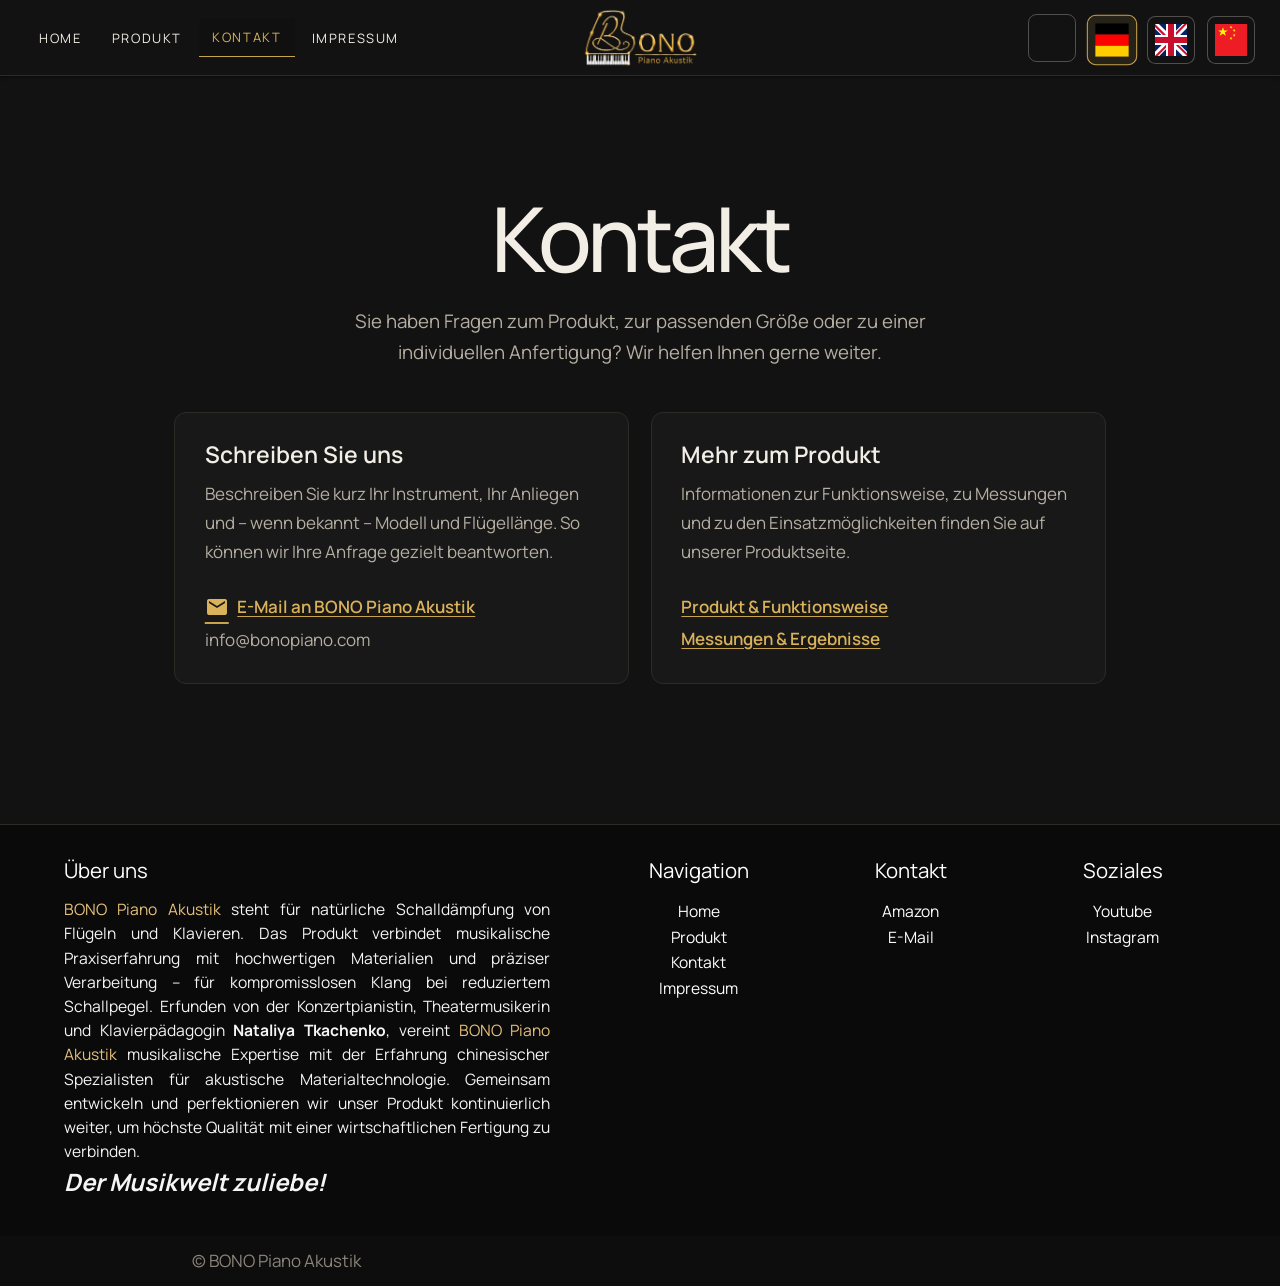
==== contact.html @ d1fd119f "Anleitungsseite mit Kontaktseite ersetzt" ====
<!DOCTYPE html>
<html lang="de">

<head>
  <meta charset="UTF-8" />
  <meta http-equiv="X-UA-Compatible" content="IE=edge" />
  <meta name="viewport" content="width=device-width, initial-scale=1.0" />
  <title>Kontakt – BONO Piano Akustik</title>
  <template
    data-component="meta"
    data-title="Kontakt – BONO Piano Akustik"
    data-description="Kontaktieren Sie BONO Piano Akustik bei Fragen zur Schalldämpfung, passenden Flügelgrößen oder individuellen Anfertigungen."
  ></template>
  <link rel="icon" href="favicon.ico">
  <link href="https://fonts.googleapis.com/icon?family=Material+Icons" rel="stylesheet">
  <link rel="preconnect" href="https://fonts.googleapis.com">
  <link rel="preconnect" href="https://fonts.gstatic.com" crossorigin>
  <link href="https://fonts.googleapis.com/css2?family=Manrope:wght@400;500;600;700;800&display=swap" rel="stylesheet">
  <!-- Compiled and minified CSS -->
  <link rel="stylesheet" href="https://cdnjs.cloudflare.com/ajax/libs/materialize/1.0.0/css/materialize.min.css" />
  <link rel="stylesheet" href="css/style.css" />
  <script src="js/theme.js"></script>
  <!-- Compiled and minified JavaScript -->
  <script src="https://cdnjs.cloudflare.com/ajax/libs/materialize/1.0.0/js/materialize.min.js"></script>
</head>

<body class="contact-page">

  <div data-component="header"></div>
  <main class="contact-layout">
    <h1 class="header" data-i18n="contact.title">Kontakt</h1>
    <p class="contact-intro" data-i18n="contact.intro">
      Sie haben Fragen zum Produkt, zur passenden Größe oder zu einer individuellen Anfertigung? Wir helfen Ihnen gerne weiter.
    </p>
    <div class="contact-grid">
      <section class="contact-card">
        <h2 data-i18n="contact.emailTitle">Schreiben Sie uns</h2>
        <p data-i18n="contact.emailText">
          Beschreiben Sie kurz Ihr Instrument, Ihr Anliegen und – wenn bekannt – Modell und Flügellänge. So können wir Ihre Anfrage gezielt beantworten.
        </p>
        <a class="contact-email" href="mailto:info@bonopiano.com?subject=Anfrage%20zu%20BONO%20Piano%20Akustik">
          <i class="material-icons" aria-hidden="true">mail</i>
          <span data-i18n="contact.emailLink">E-Mail an BONO Piano Akustik</span>
        </a>
        <a class="contact-email-address" href="mailto:info@bonopiano.com">info@bonopiano.com</a>
      </section>
      <section class="contact-card">
        <h2 data-i18n="contact.productTitle">Mehr zum Produkt</h2>
        <p data-i18n="contact.productText">
          Informationen zur Funktionsweise, zu Messungen und zu den Einsatzmöglichkeiten finden Sie auf unserer Produktseite.
        </p>
        <a class="contact-related-link" href="product.html" data-i18n="contact.productLink">
          Produkt &amp; Funktionsweise
        </a>
        <a class="contact-related-link" href="product.html#feature-3" data-i18n="contact.measurementsLink">
          Messungen &amp; Ergebnisse
        </a>
      </section>
    </div>
  </main>

  <div data-component="footer"></div>
  <script src="js/components.js"></script>
  <script src="js/i18n.js"></script>
  <script src="js/init.js"></script>
</body>

</html>
---- css/style.css ----
/* Custom Stylesheet */
/**
 * Use this file to override Materialize files so you can update
 * the core Materialize files in the future
 *
 * Made By MaterializeCSS.com
 */

:root {
  --bg-color: #000; /* Anthrazit #2b2b2b;*/
  --text-color: #ffffff; /* Weiß für normalen Text */
  --heading-color: #E6C07A; /* Hellgold für Überschriften */
  --link-color: #ffffff;
  --card-bg: #353535; /* Etwas helleres Dunkelgrau für Cards */
  --nav-height: 140px; /* Höhe des Navs für scroll offset */
  --title-max-font-size: 56px; /* Max font-size for main title on large viewports */
  --accent: #9b761e; /* Gold für Akzente (helles Design) */
  --accent-line: #b99542;
  --nav-bg: rgba(244, 241, 235, 0.96);
  --control-line: rgba(23, 23, 23, 0.25);
}
/* Increase base font size site-wide (rem-based sizing scales with this) */
@media only screen and (min-width: 0) { html { font-size: 17px; } }
@media only screen and (min-width: 992px) { html { font-size: 17.5px; } }
@media only screen and (min-width: 1200px) { html { font-size: 18px; } }

/* Smooth scroll and anchor offset for fixed headers */
html { scroll-behavior: smooth; }
.anchor { scroll-margin-top: var(--nav-height); }
body {
  font-family: "Manrope", Calibri, "Segoe UI", Arial, sans-serif;
  background-color: var(--bg-color) !important;
  color: var(--text-color) !important;
}
/* Force Manrope site-wide except for Material Icons which require their own font */
html, body, *:not(.material-icons) {
  font-family: "Manrope", Calibri, "Segoe UI", Arial, sans-serif !important;
}
/* Keep Materialize default fonts for menu/language controls and icon glyphs */
.material-icons,
nav .sidenav-trigger,
nav .language-toggle {
  font-family: "Material Icons" !important;
}
nav .lang-button {
  font-family: -apple-system, BlinkMacSystemFont, "Segoe UI", Roboto, Oxygen-Sans, Ubuntu, Cantarell, "Helvetica Neue", sans-serif !important;
}
h1 {
  color: var(--heading-color);
}
/* Reduce vertical spacing between title and subtitle */
h1.header {
  margin-top: 0.25rem;
  margin-bottom: 0.15rem;
  line-height: 1;
}
h2.header {
  margin-top: 0;
  margin-bottom: 0.6rem;
  line-height: 1.0;
  font-weight: 400;
}
a { color: var(--link-color); }
a:hover { opacity: 0.9; }
/* Card background slightly lighter than page background */
.card,
.card-panel,
.card .card-content {
  background-color: var(--card-bg) !important;
  color: var(--text-color) !important;
}
.lang-button {
  border: 1px solid rgba(241, 211, 111, 0.5);
  background-color: rgba(255, 255, 255, 0.08);
  cursor: pointer;
  margin-left: 0.3rem;
  width: 2.8rem;
  height: 2.8rem;
  padding: 0;
  display: inline-flex;
  align-items: center;
  justify-content: center;
  border-radius: 0.5rem;
  color: transparent;
  text-indent: -9999px;
  overflow: hidden;
  background-position: center;
  background-repeat: no-repeat;
  background-size: 70%;
  transition: background-color 0.2s ease, transform 0.2s ease, border-color 0.2s ease;
}
.lang-button[data-lang="de"] {
  background-image: url("../assets/flags/de.svg");
}
.lang-button[data-lang="en"] {
  background-image: url("../assets/flags/gb.svg");
}
.lang-button[data-lang="zh"] {
  background-image: url("../assets/flags/cn.svg");
}
.lang-button:hover,
.lang-button.active {
  background-color: rgba(241, 211, 111, 0.18);
  transform: scale(1.05);
  border-color: #f1d36f;
}
.language-selector {
  display: flex;
  align-items: center;
}
nav {
  background-color: #090909 !important;
  min-height: 250px;
}
nav .nav-wrapper {
  position: relative;
  display: flex;
  align-items: center;
  justify-content: space-between;
  min-height: 140px; /* tightened vertical space */
  padding: 0.35rem 0.75rem !important;
  margin: 0 !important;
  gap: 0.25rem;
}
nav .nav-wrapper.container {
  padding: 0 !important;
  width: 100% !important;
  max-width: none !important;
  margin: 0 auto !important;
}
nav .nav-left,
nav .nav-right {
  display: flex;
  align-items: center;
  z-index: 10;
  position: relative;
}
nav .nav-left {
  flex: 0 0 auto;
  padding-left: 1rem;
}
nav .nav-right {
  margin-left: auto;
  padding-right: 1rem;
}
/* Banner direkt in der Navigation */
nav .brand-logo.logo2 {
  position: absolute;
  left: 50%;
  top: 50%;
  transform: translate(-50%, -50%);
  display: block;
  align-items: center;
  justify-content: center;
  z-index: 0;
  pointer-events: none;
  background-position: center;
  background-size: contain;
  background-repeat: no-repeat;
  background-image: url(../assets/logo_highres_transparent.png);
  width: 75%;
  max-width: 1200px;
  height: 230px; /* explicit height so background-image is visible */
  max-height: 230px;
}
/* Entferne das separate Banner-Element */
.nav-banner { display: none; }
nav .sidenav-trigger {
  color: #f1d36f;
  margin: 0 !important;
  padding-left: 0.5rem;
  padding-right: 0.5rem;
}
nav ul#nav-mobile {
  margin: 0;
  display: flex;
  align-items: center;
}
nav .language-selector {
  display: flex;
  align-items: center;
  justify-content: flex-end;
  gap: 0.4rem;
  margin-right: 0;
}
nav .language-selector .lang-button {
  box-sizing: border-box;
  line-height: 1;
  min-width: 2.8rem;
  min-height: 2.8rem;
  margin-right: 0;
}
.sidenav {
  background-color: #000 !important;
}
/* Keep sidenav hidden off-canvas by default so its right edge isn't visible */
.sidenav {
  transform: translateX(-120%);
  transition: transform 0.25s ease;
}
/* Force compact sidenav: show buttons inline (disable stacked vertical mode) */
.sidenav {
  width: auto !important;
  max-width: calc(100% - 2rem) !important;
  padding: 0.25rem 0.5rem !important;
}
.sidenav li {
  display: inline-block !important;
  margin: 0 0.25rem !important;
}
.sidenav li a {
  display: inline-block !important;
  padding: 0.5rem 0.75rem !important;
  color: #f1d36f !important;
}
.sidenav li a,
.sidenav li a:hover {
  color: #f1d36f !important;
}
.sidenav-overlay {
  background-color: rgba(0,0,0,0.65) !important;
}
/* Burger Menu für Sprachauswahl (Mobile) */
nav .language-burger {
  position: relative;
  margin-right: 0;
}
nav .language-toggle {
  display: flex;
  align-items: center;
  justify-content: center;
  color: #f1d36f;
  cursor: pointer;
  padding: 0.5rem;
  background-color: transparent;
  border: none;
  font-size: 1.5rem;
  transition: color 0.2s ease;
}
nav .language-toggle:hover {
  color: #f1d36f;
  opacity: 0.8;
}
nav .language-dropdown {
  display: none;
  position: absolute;
  top: 100%;
  right: 0;
  background-color: #000;
  border: 1px solid #f1d36f;
  border-top: none;
  flex-direction: column;
  margin: 0;
  padding: 0.5rem 0;
  z-index: 3000;
  min-width: 80px;
  pointer-events: auto;
}
nav .language-dropdown.active {
  display: flex;
}
nav .language-dropdown button.lang-button {
  width: 100%;
  padding: 0.5rem;
  border: none;
  background-color: transparent;
  color: #f1d36f;
  cursor: pointer;
  transition: background-color 0.2s ease;
  font-size: 0.9rem;
}
nav .language-dropdown button.lang-button:hover {
  background-color: rgba(241, 211, 111, 0.1);
}
/* Force dark background for Materialize dropdowns and sidenav (fix accidental white) */
.dropdown-content,
.dropdown-content li,
.dropdown-content a,
.sidenav,
.sidenav li {
  background-color: #000 !important;
  color: #f1d36f !important;
}
.dropdown-content a {
  color: #f1d36f !important;
}
/* Style Flag buttons inside Materialize dropdowns to match .lang-button appearance */
.dropdown-content a.lang-button {
  display: flex;
  align-items: center;
  justify-content: center;
  width: 2.8rem;
  height: 2.8rem;
  padding: 0;
  margin: 0.25rem;
  box-sizing: border-box;
  border: none;
  background-color: transparent;
  text-indent: -9999px;
  overflow: hidden;
  background-position: center;
  background-repeat: no-repeat;
  background-size: 70%;
  color: transparent;
}
.dropdown-content a.lang-button:hover {
  background-color: rgba(241, 211, 111, 0.1) !important;
}
/* Desktop: stack nav links and language buttons vertically */
@media only screen and (min-width: 993px) {
  nav ul#nav-mobile {
    display: flex !important;
    flex-direction: column !important;
    padding-left: 0 !important;
    align-items: flex-start !important;
  }
  nav ul#nav-mobile li {
    display: block !important;
    margin: 1px 0 !important; /* much tighter vertical gap */
  }
  nav ul#nav-mobile li a {
    display: block !important;
    padding: 2px 6px !important; /* tighter padding */
    line-height: 1.1 !important;
  }
  nav .language-selector {
    flex-direction: column !important;
    gap: 0.12rem !important;
    padding-top: 4px !important;
    align-items: flex-end !important;
  }
}
/* Very specific override to ensure vertical nav on desktop (highest specificity) */
@media only screen and (min-width: 993px) {
  nav .nav-wrapper.container > .nav-left > ul#nav-mobile,
  nav .nav-wrapper > .nav-left > ul#nav-mobile {
    display: flex !important;
    flex-direction: column !important;
    align-items: flex-start !important;
  }
  nav .nav-wrapper.container > .nav-left > ul#nav-mobile > li,
  nav .nav-wrapper > .nav-left > ul#nav-mobile > li {
    display: block !important;
    float: none !important;
    width: auto !important;
    margin: 6px 0 !important;
  }
}

/* Desktop: keep the two main index titles on a single row */
@media only screen and (min-width: 993px) {
  [data-i18n="index.header.title1"],
  [data-i18n="index.header.title2"] {
    display: inline-block;
    white-space: nowrap;
    vertical-align: baseline;
  }

  [data-i18n="index.header.title1"] {
    margin-right: 0.45rem;
  }
}

/* Keep dropdown compact and center flag buttons */
.dropdown-content#language-menu-mobile {
  padding: 0.4rem !important;
  min-width: auto !important;
}
.dropdown-content#language-menu-mobile li {
  display: flex !important;
  justify-content: center !important;
}
@media only screen and (max-width: 992px) {
  nav ul#nav-mobile {
    margin-left: 0;
  }
  nav .language-selector {
    margin-left: auto;
  }
}
@media only screen and (max-width: 992px) {
  :root {
    --nav-height: clamp(88px, 23vw, 170px);
  }

  nav {
    min-height: var(--nav-height);
  }

  nav .nav-wrapper {
    min-height: var(--nav-height);
  }

  /* Media query angepasst: compact sidenav for tablet and mobile widths
     This removes the large half-screen sidenav (Modus 2) and uses the
     compact inline-style sliding panel (Modus 3) instead. */
  nav .brand-logo.logo2 {
    /* Keep logo and navbar height in sync on narrow screens */
    width: 90%;
    max-width: none;
    height: calc(var(--nav-height) - 0.5rem);
    max-height: none;
    padding-top: 0;
    background-size: contain;
    background-position: center;
    background-repeat: no-repeat;
  }

  /* Make the opened navigation (sidenav) compact: only as big as the buttons need */
  .sidenav {
    position: absolute !important;
    left: 1rem !important;
    right: auto !important;
    width: auto !important;
    min-width: 0 !important;
    max-width: calc(100% - 2rem) !important;
    padding: 0.25rem 0.5rem !important;
    height: auto !important;
    /* Let Materialize control the transform when opening/closing the sidenav */
    transition: transform 0.25s ease;
    border-radius: 8px !important;
    box-shadow: 0 6px 18px rgba(0,0,0,0.5) !important;
    background-color: #000 !important;
    display: block !important;
    z-index: 3000 !important;
  }

  /* Stack sidenav buttons vertically when the burger menu opens */
  .sidenav li {
    display: block !important;
    margin: 6px 0 !important;
  }

  .sidenav li a {
    display: block !important;
    width: 100% !important;
    padding: 8px 12px !important;
    color: #f1d36f !important;
  }
  /* Remove page darkening overlay when sidenav opens */
  .sidenav-overlay {
    display: none !important;
  }
}
nav ul a,
nav .brand-logo,
nav a {
  color: #f1d36f !important;
}

#title-banner,
#index-banner .container,
#index-banner .section {
  text-align: center;
}

.card-image img.responsive-img,
#logo {
  display: block;
  width: 100%;
  max-width: 100%;
  height: auto;
}

.parallax-container .section {
    width: 100%;
  }
@media only screen and (max-width : 992px) {
  .parallax-container .section {
    position: absolute;
    top: 40%;
  }
  #index-banner .section {
    top: 10%;
  }
}
@media only screen and (max-width : 600px) {
  #index-banner .section {
    top: 0;
  }
}

.icon-block .material-icons {
  font-size: inherit;
}
footer.page-footer {
  margin: 0;
}

/* Keep footer.aboutText in justified mode across pages */
[data-i18n="footer.aboutText"] {
  display: block;
  text-align: justify !important;
  text-justify: inter-word !important;
  text-align-last: left !important;
}

/* Footer: center Navigation, Kontakt, Soziales columns including list items */
footer.page-footer h5[data-i18n="footer.nav"],
footer.page-footer h5[data-i18n="footer.contact"],
footer.page-footer h5[data-i18n="footer.social"] {
  text-align: center !important;
}

footer.page-footer h5[data-i18n="footer.nav"] ~ ul,
footer.page-footer h5[data-i18n="footer.contact"] ~ ul,
footer.page-footer h5[data-i18n="footer.social"] ~ ul {
  text-align: center !important;
}

footer.page-footer h5[data-i18n="footer.nav"] ~ ul li,
footer.page-footer h5[data-i18n="footer.contact"] ~ ul li,
footer.page-footer h5[data-i18n="footer.social"] ~ ul li {
  text-align: center !important;
}

footer.page-footer h5[data-i18n="footer.nav"] ~ ul li a,
footer.page-footer h5[data-i18n="footer.contact"] ~ ul li a,
footer.page-footer h5[data-i18n="footer.social"] ~ ul li a {
  display: inline-block;
  width: 100%;
  text-align: center !important;
}

/* Product page has a global justified list rule; reset footer columns to centered */
.product-page footer.page-footer h5[data-i18n="footer.nav"] ~ ul,
.product-page footer.page-footer h5[data-i18n="footer.contact"] ~ ul,
.product-page footer.page-footer h5[data-i18n="footer.social"] ~ ul,
.product-page footer.page-footer h5[data-i18n="footer.nav"] ~ ul li,
.product-page footer.page-footer h5[data-i18n="footer.contact"] ~ ul li,
.product-page footer.page-footer h5[data-i18n="footer.social"] ~ ul li,
.product-page footer.page-footer h5[data-i18n="footer.nav"] ~ ul li a,
.product-page footer.page-footer h5[data-i18n="footer.contact"] ~ ul li a,
.product-page footer.page-footer h5[data-i18n="footer.social"] ~ ul li a {
  text-align: center !important;
  text-align-last: center !important;
  text-justify: auto !important;
  hyphens: none !important;
}

.product-page footer.page-footer h5[data-i18n="footer.nav"],
.product-page footer.page-footer h5[data-i18n="footer.contact"],
.product-page footer.page-footer h5[data-i18n="footer.social"] {
  display: block;
  width: 100%;
  text-align: center !important;
  text-align-last: center !important;
}

.impressum-layout {
  padding-bottom: 2rem;
}

.impressum-note {
  max-width: 900px;
  margin: 0.5rem auto 1.4rem auto;
  color: #d7d7d7;
}

.impressum-grid {
  display: grid;
  grid-template-columns: repeat(2, minmax(260px, 1fr));
  gap: 1rem;
  margin-top: 0.5rem;
}

.impressum-card {
  background: rgba(255,255,255,0.03);
  border: 1px solid rgba(230,192,122,0.2);
  border-radius: 10px;
  padding: 1rem 1.1rem;
}

.impressum-card h3 {
  margin-top: 0;
  margin-bottom: 0.65rem;
  color: var(--heading-color) !important;
}

.impressum-card p {
  margin: 0.3rem 0;
  color: #fff;
}

.impressum-card a {
  color: var(--heading-color);
  text-decoration: underline;
  text-decoration-thickness: 1px;
}

.impressum-card-wide {
  grid-column: 1 / -1;
}

@media (max-width: 900px) {
  .impressum-grid {
    grid-template-columns: 1fr;
  }
}

/* Container, der die Cards hält */
.card-container {
  display: grid;
  /* Erstellt 2 Spalten auf Desktop, bricht automatisch um, wenn sie unter 340px schrumpfen */
  grid-template-columns: repeat(auto-fit, minmax(400px, 1fr));
  gap: 2rem;
  max-width: 1100px;
  margin: 0 auto;
  padding: 1rem;
  justify-content: center; /* Zentriert die Cards, falls sie untereinander stehen */
}

/* Homepage two-column layout: left = intro text, right = stacked cards */
.home-split {
  max-width: 1600px; /* increase max width so columns occupy more horizontal space */
  margin: 0 auto;
  padding: 0 0.35rem;
}

.home-split.container {
  width: 94%;
  max-width: 1800px;
}
.home-split .home-left {
  display: flex;
  align-items: center;
  justify-content: center;
  padding: 0.25rem; /* reduce inner padding to allow wider content */
}
.home-split .home-left .container {
  width: 100%;
  max-width: none;
  padding: 0;
}
.home-split .home-left .row.center {
  justify-content: flex-start; /* keep text left-aligned inside column */
}
.home-split .home-left .section {
  width: 95%;
}
.home-split .home-right {
  display: flex;
  align-items: flex-start;
  justify-content: center;
  padding: 0.25rem; /* reduce inner padding */
}
.home-split .home-right .card-container {
  display: flex;
  flex-direction: column;
  gap: 1rem;
  width: 100%;
}

@media only screen and (max-width: 600px) {
  /* Mobile: all elements full-width, stacked */
  .home-split .home-left,
  .home-split .home-right {
    padding: 0.5rem;
  }
  .home-split .home-right .card-container {
    gap: 1rem;
  }
}

/* Die einzelnen Cards */
.custom-card {
  background-color: #000;/*#2b2b2b; /* Dunkler Hintergrund wie im Screenshot */
  color: #ffffff;
  border-radius: 4px;
  overflow: hidden;
  box-shadow: 0 4px 10px rgba(0, 0, 0, 0.3);
  
  /* Flexbox hier sorgt dafür, dass Inhalt und Bild sich den Platz aufteilen */
  display: flex;
  flex-direction: column;
}

/* Textbereiche in den Cards */
.card-text {
  padding: 1.5rem;
  flex-grow: 1; /* Zwingt den Text, den Raum auszufüllen, damit Buttons/Bilder bündig sind */
}

.card-text h3 {
  margin-top: 0;
  font-size: 1.3rem;
  font-weight: bold;
  color: #ffffff;
}

.card-text .flow-text {
  font-size: 1.3rem; /* Erhöht die Grundschriftgröße (vorher meist ~1rem) */
  line-height: 1.2;   /* Sorgt für einen angenehmen Zeilenabstand */
}

/* Blocksatz für Fließtexte und Card-Text: gleichmäßige Zeilenlängen */
.flow-text,
.card-text p,
.card-text .flow-text {
  text-align: justify;
  text-justify: inter-word;
  -webkit-hyphens: auto;
  -moz-hyphens: auto;
  hyphens: auto;
  /* Do not stretch the last line; keep it left-aligned for better readability */
  text-align-last: left;
}

/* Product page: force block (justified) layout for all common text elements */
.product-page,
.product-page p,
.product-page .flow-text,
.product-page li,
.product-page .card-text,
.product-page .product-feature-list,
.product-page .collection-item,
.product-page .results-cards-caption,
.product-page .result-val {
  text-align: justify !important;
  text-justify: inter-word !important;
  -webkit-hyphens: auto !important;
  -moz-hyphens: auto !important;
  hyphens: auto !important;
  text-align-last: left !important;
}

/* Keep headings visually distinct: left-align last line of headings but allow centered titles */
.product-page h1,
.product-page h2,
.product-page h4 {
  text-align: left !important;
}
.product-page h3 {
  text-align: justify !important;
  text-justify: inter-word !important;
  -webkit-hyphens: auto !important;
  -moz-hyphens: auto !important;
  hyphens: auto !important;
  text-align-last: left !important;
}

.product-page .product-feature-list {
  margin-top: 0.4rem;
  margin-bottom: 0.8rem;
}

.product-page .product-feature-list li {
  margin: 0;
  padding: 0;
}

.product-page .product-feature-list h4 {
  margin: 0.15rem 0 0.25rem;
}

.product-page .collection {
  margin-top: 0.4rem;
  margin-bottom: 0.8rem;
}

.product-page .collection-item li{
  padding-top: 0.2rem;
  padding-bottom: 0.2rem;
}

.product-page .collection-item h4 {
  margin: 0;
}

section.anchor p[data-i18n$=".text"] {
  text-align: justify;
  text-justify: inter-word;
  -webkit-hyphens: auto;
  -moz-hyphens: auto;
  hyphens: auto;
  text-align-last: left;
}

section.anchor p[data-i18n$=".text"] {
  font-size: 1.2rem;
  line-height: 1.6;
  text-align: justify;
  text-justify: inter-word;
  -webkit-hyphens: auto;
  -moz-hyphens: auto;
  hyphens: auto;
  text-align-last: left;
}

.card-text p {
  margin: 0; /* remove top and bottom margins inside cards to avoid extra gaps */
  font-size: 1rem;
  line-height: 1.5;
  color: #cccccc;
}

/* Link-Container für die Bilder */
.card-link {
  display: block;
  width: 100%;
  overflow: hidden;
}

/* Die Bilder selbst */
.card-media {
  display: block;
  width: 100%;          /* Das Bild nutzt die volle Breite der Card */
  height: auto;         /* ERSETZT 'relative': Berechnet die Höhe automatisch anhand des Seitenverhältnisses, verhindert Verzerrung! */
  max-height: 420px;    /* Optional: Verhindert, dass ein Bild auf riesigen Bildschirmen unendlich hoch wird */
  object-fit: contain;  /* Garantiert, dass das Bild innerhalb seiner Box niemals verzerrt oder beschnitten wird */
  transition: transform 0.3s ease;
}

/* Kleiner visueller Effekt beim Drüberfahren */
.card-link:hover .card-media {
  transform: scale(1.02);
}

/* Responsive Anpassung für kleinere Bildschirme (Mobile) */
@media (max-width: 768px) {
  .card-container {
    /* Begrenzt die Breite untereinander, damit die Cards auf Handys nicht zu riesig werden */
    max-width: 500px; 
  }
  
  .card-media {
    height: 200px; /* Leicht kleinere Bildhöhe auf Smartphones */
  }
}

/* Override Materialize footer color to a dark gray */
footer.page-footer {
  background-color: #333333 !important;
}

/* Embedded YouTube player inside cards */
.youtube-embed-wrap {
  width: calc(100% - 3rem);
  margin: 0 auto;
  aspect-ratio: 16 / 9;
  border-radius: 6px;
  overflow: hidden;
  background: #000;
}

.youtube-embed {
  width: 100%;
  height: 100%;
  border: 0;
  display: block;
}

/* Collection list styling to match page colors */
.collection {
  background-color: var(--bg-color) !important; /* gleiche Hintergrundfarbe wie die Seite */
  border: 0 none !important;
  box-shadow: none !important;
  margin-top: 0.5rem;
}
.collection .collection-item {
  background-color: transparent !important;
  color: var(--text-color) !important; /* Standardtextfarbe (weiß) */
  border-bottom: 1px solid rgba(255,255,255,0.04) !important; /* dezente Trennung */
  padding-left: 0.5rem !important;
  font-size: 1.30rem !important; /* größere Schrift für bessere Lesbarkeit */
  line-height: 1.5 !important;
}
.collection .collection-item a {
  color: var(--heading-color) !important; /* Linkfarbe: Gold */
  text-decoration: none;
}
.collection .collection-item a:hover {
  text-decoration: underline;
}

.product-feature-list {
  margin: 1rem 0 1rem 1.5rem;
  padding-left: 0.5rem;
  font-size: 1.5rem;
}

.product-feature-list li {
  margin-bottom: 0.45rem;
  color: var(--text-color);
}

.product-feature-list a {
  color: var(--text-color);
}


/* Gallery thumbnails in cards */
.gallery-thumbs {
  display: flex;
  gap: 0.5rem;
  margin-top: 0.75rem;
  justify-content: center;
  flex-wrap: wrap;
}
.gallery-thumb {
  width: 128px;
  height: 128px;
  object-fit: cover;
  border-radius: 4px;
  cursor: pointer;
  border: 2px solid rgba(255,255,255,0.06);
}
.gallery-thumb:hover {
  border-color: var(--heading-color);
  transform: translateY(-2px);
}

/* Mobile-specific header sizing and centering
   - Larger title on small screens
   - Force a comfortable line-height when title is split into two lines
*/
@media only screen and (max-width: 600px) {
  h1.header {
    font-size: 3.5rem !important;
    line-height: 1.02 !important;
    text-align: center !important;
    display: block !important;
    max-width: 90vw !important;
    margin-left: auto !important;
    margin-right: auto !important;
    /* Prevent breaking words in the middle on narrow viewports */
    overflow-wrap: normal !important;
    word-break: normal !important;
    hyphens: none !important;
  }
  h1.header br { display: block; line-height: 1.02; }
  /* Ensure inline spans injected by i18n don't override h1 sizing */
  h1.header span,
  h1.header span * {
    font-size: inherit !important;
    line-height: inherit !important;
  }
  /* Reduce space after subtitle and tighten spacing for mobile */
  h2.header {
    font-size: 1.6rem !important;
    line-height: 0.95 !important;
    margin-top: 0.25rem !important;
    margin-bottom: 0.4rem !important;
    text-align: center !important;
    color: var(--heading-color) !important;
    max-width: 90vw !important;
  }
  h2.header span,
  h2.header span * {
    font-size: inherit !important;
    line-height: inherit !important;
  }
  /* Reduce card-text padding on mobile so content sits closer to headings */
  .card-text {
    padding-top: 0.75rem !important;
    padding-bottom: 0.75rem !important;
  }
}

/* Modal override to center image and darken background a bit more */
.modal {
  /* remove Materialize's default constrained white card appearance */
  max-width: none !important;
  width: 100% !important;
  max-height: 90vh;
  padding: 0 !important;
  background: transparent !important;
  box-shadow: none !important;
  border-radius: 0 !important;
}
.modal .modal-content {
  /* ensure inner content is fully transparent and doesn't add extra padding/width */
  background: transparent !important;
  padding: 0 !important;
  display: flex;
  align-items: center;
  justify-content: center;
  box-shadow: none !important;
}

/* Default styling for h3 as requested */
h3 {
  color: #ffffff !important;
  font-size: 1.9rem !important;
  font-weight: 400 !important;
}

/* Make h2 white by default */
h3 {
  color: #ffffff !important;
}

h4 {
  color: #ffffff !important;
  font-size: 1.5rem !important;
  font-weight: 400 !important;
}

/* Make h2 white by default */
h4 {
  color: #ffffff !important;
}

/* Make section text match index sizing */
.anchor.section,
.section {
  font-size: 1.3rem !important;
}
.anchor.section p,
.anchor.section li,
.anchor.section a,
.anchor.section .flow-text,
.section p,
.section li,
.section a,
.section .flow-text {
  font-size: 1.3rem !important;
  line-height: 1.5 !important;
}

/* Gallery modal navigation buttons (overlayed on image) */
/* Ensure modal wrapper allows the image to grow and not be clipped */
/* Center the gallery modal using flexbox on the modal wrapper so Materialize's
   internal positioning doesn't conflict — this centers vertically + horizontally */
#gallery-modal.modal {
  overflow: visible !important;
  max-height: 90vh;
  max-width: none !important;
  width: 100% !important;
  background: transparent !important;
  padding: 0 !important;
}

/* Apply flex centering only when Materialize sets the modal visible
   (Materialize toggles inline `display: block` on open). This prevents
   the modal from capturing pointer events when closed. */
#gallery-modal.modal[style*="display: block"] {
  display: flex !important; /* must beat Materialize's inline display: block */
  align-items: center;
  justify-content: center;
}

#gallery-modal .modal-content {
  /* fixed-size invisible box: 90vw x 90vh so buttons stay aligned */
  position: relative;
  z-index: 4000;
  width: 90vw;
  height: auto; /* allow caption below the box */
  max-width: none;
  box-sizing: border-box;
  padding: 0; /* remove extra padding so image positioning is predictable */
  display: flex;
  flex-direction: column; /* stack gallery-box above caption */
  align-items: center; /* center horizontally */
  justify-content: center;
  overflow: visible; /* allow caption to be visible outside the box */
}
#gallery-modal .gallery-prev,
#gallery-modal .gallery-next {
  position: absolute; /* positioned relative to .modal-content box */
  top: 50%; 
  transform: translateY(-50%); 
  background: rgba(0,0,0,0.72); /* less transparent for better contrast */
  color: var(--heading-color); /* golden arrows */
  border: none; 
  width: 56px; 
  height: 56px; 
  border-radius: 50%; 
  display: flex; 
  align-items: center; 
  justify-content: center; 
  font-size: 28px; 
  cursor: pointer; 
  z-index: 4100; /* above the image */ 
  box-shadow: 0 6px 18px rgba(0,0,0,0.6); 
  transition: background 0.18s ease, transform 0.12s ease, color 0.12s ease; 
}
#gallery-modal .gallery-prev { left: 14px; }
#gallery-modal .gallery-next { right: 14px; }
#gallery-modal .gallery-prev:hover,
#gallery-modal .gallery-next:hover {
  background: rgba(0,0,0,0.9);
  transform: translateY(-50%) scale(1.04);
  color: #fff; /* subtle invert on hover for clarity */
}

/* Smaller buttons for narrow screens */
@media (max-width: 480px) {
  #gallery-modal .gallery-prev,
  #gallery-modal .gallery-next {
    width: 44px;
    height: 44px;
    font-size: 22px;
  }
}

/* Ensure modal image fits within the invisible box and is centered */
#gallery-modal img#gallery-modal-img {
  display: block;
  /* make the image as large as possible inside the fixed 90vw x 90vh box */
  max-width: calc(90vw - 80px); /* leave space for buttons and small padding */
  max-height: 80vh; /* never taller than .gallery-box, which clips overflow (and the close button) */
  width: auto;
  height: auto;
  object-fit: contain; /* ensure scaling without cropping */
  margin: 0 auto;
}
.modal .modal-close {
  color: #fff;
}
/* Ensure the modal image fits the viewport without being cropped */
.modal .modal-content img {
  width: auto;
  height: auto;
  max-width: calc(85vw - 48px);
  max-height: calc(85vh - 96px);
  object-fit: contain;
  display: block;
}

/* Gallery box: fixed-size invisible container inside modal-content */
.gallery-box {
  width: 90vw;
  height: 80vh;
  display: flex;
  align-items: center;
  justify-content: center;
  position: relative;
  overflow: hidden;
  background: transparent;
}

/* Shrink-wraps the image so the close button is positioned on the image */
.gallery-frame {
  position: relative;
  display: inline-block;
  max-width: 100%;
  line-height: 0;
}

/* Close button in the top right corner of the image */
.gallery-close {
  position: absolute;
  top: 8px;
  right: 8px;
  z-index: 4200;
  background: rgba(255, 255, 255, 0.897); /* stronger contrast */
  color: black; /* golden cross */
  border: none;
  width: 40px;
  height: 40px;
  border-radius: 20px;
  display: flex;
  align-items: center;
  justify-content: center;
  font-size: 20px;
  cursor: pointer;
  transition: background 0.12s ease, color 0.12s ease, transform 0.08s ease;
}
.gallery-close:hover { background: rgba(0,0,0,0.9); color: #fff; transform: scale(1.04); }

/* Caption below the gallery box */
.gallery-caption {
  display: inline-block; /* shrink to text width */
  margin-top: 8px;
  text-align: center;
  color: black;
  font-size: 0.95rem;
  max-width: calc(90vw - 40px);
  overflow-wrap: break-word;
  background: rgba(255, 255, 255, 0.822);
  padding: 8px 12px;
  border-radius: 6px;
  box-sizing: border-box;
}

/* Force theme consistency on small screens: ensure dark backgrounds and intended heading colors */
@media only screen and (max-width: 992px) {
  body {
    background-color: var(--bg-color) !important;
    color: var(--text-color) !important;
  }
  h2.header { color: var(--text-color) !important; }
  .gallery-caption { background: rgba(0,0,0,0.6) !important; color: var(--text-color) !important; }
  .card, .card-panel, .card .card-content { background-color: var(--card-bg) !important; color: var(--text-color) !important; }
}

.results-table {
  width: 100%;
  border-collapse: collapse;
  color: #fff;
  background: transparent;
}
.results-table th,
.results-table td {
  border: 1px solid rgba(255,255,255,0.12);
  padding: 8px 12px;
  text-align: left;
}
.results-table thead th {
  background: rgba(0,0,0,0.6);
  font-weight: 700;
}
.results-table .group-heading th {
  background: rgba(0,0,0,0.75);
  text-align: left;
  font-weight: 700;
  padding-top: 10px;
  padding-bottom: 6px;
}
.results-table th[scope="row"] { font-weight: 600; } /* Zeilenköpfe */
.results-table td { font-weight: 400; }

@media (max-width: 600px){
  .results-table {
    display: block;
    overflow-x: auto;
    -webkit-overflow-scrolling: touch;
    white-space: nowrap;
  }
  .results-table caption {
    white-space: normal;
  }
}

blockquote {
  margin: 1rem 0;
  padding: 0.8rem 1rem;
  border-left: 4px solid rgba(241,211,111,0.9);
  background: rgba(255,255,255,0.02);
  color: rgba(241,211,111,0.9);
  font-size: 1.5rem;
  font-style: italic;
  line-height: 1.1;
}
blockquote footer { font-size: inherit; color: white; margin-top:0.5rem; }

blockquote-artist {
  display: block;
  margin: 1rem 0;
  padding: 0.8rem 1rem;
  border-left: 4px solid rgba(241,211,111,0.9);
  background: rgba(255,255,255,0.02);
  color: rgba(255, 255, 255, 0.9);
  font-size: 1.5rem;
  font-style: italic;
  line-height: 1.1;
}
blockquote-artist .artist-photo {
  width: 110px;
  height: 110px;
  border-radius: 999px;
  object-fit: cover;
  border: 2px solid rgba(241,211,111,0.9);
  flex: 0 0 auto;
}
blockquote-artist .artist-quote-content {
  display: block;
}
blockquote-artist .artist-signature {
  display: flex;
  align-items: flex-start;
  gap: 0.8rem;
  margin-top: 0.75rem;
  flex-wrap: nowrap;
}
blockquote-artist footer {
  flex: 1 1 auto;
  min-width: 0;
  display: block;
  font-size: inherit;
  color: rgba(241,211,111,0.9);
  margin-top: 0;
  line-height: 1.35;
  white-space: normal;
  overflow-wrap: anywhere;
}

@media (max-width: 600px) {
  blockquote-artist .artist-photo {
    width: 96px;
    height: 96px;
  }
}

/* Small reusable vertical spacer */
.spacer-sm {
  display: block;
  margin-block: 0.5rem;
}

/* Middle reusable vertical spacer */
.spacer-md {
  display: block;
  margin-block: 1rem;
}

.spacer-bg {
  display: block;
  margin-block: 2rem;
}

/* Product page: a quieter, image-led storefront layout. */
.product-page {
  --product-ink: #171717;
  --product-muted: #65635d;
  --product-paper: #f4f1eb;
  --product-line: #d8d1c5;
  background: var(--product-paper) !important;
  color: var(--product-ink) !important;
}

.product-page nav {
  min-height: 76px;
  background: var(--nav-bg) !important;
  border-bottom: 1px solid var(--product-line);
}

.product-page nav .nav-wrapper {
  min-height: 76px;
  max-width: 1280px !important;
  padding: 0 1.5rem !important;
}

.product-page nav .brand-logo.logo2 {
  left: 1.5rem;
  transform: translateY(-50%);
  width: min(360px, 32vw);
  height: 68px;
  background-image: url(../assets/logo_highres_transparent.png);
  background-size: contain;
}

.product-page nav .nav-left,
.product-page nav .nav-right {
  z-index: 2;
}

.product-page nav .nav-left {
  margin-left: min(380px, 30vw);
}

.product-page nav ul#nav-mobile {
  flex-direction: row !important;
  align-items: center !important;
  gap: 0.2rem;
}

.product-page nav .nav-wrapper.container > .nav-left > ul#nav-mobile {
  flex-direction: row !important;
  align-items: center !important;
}

.product-page nav .language-selector {
  flex-direction: row !important;
  align-items: center !important;
  gap: 0.4rem !important;
}

.product-page nav ul#nav-mobile li,
.product-page nav ul#nav-mobile li a {
  margin: 0 !important;
  padding: 0.65rem 0.8rem !important;
  color: var(--product-ink) !important;
  font-size: 0.76rem;
  letter-spacing: 0.12em;
  text-transform: uppercase;
}

.product-page nav ul#nav-mobile li.active a {
  color: var(--accent) !important;
  border-bottom: 1px solid var(--accent-line);
}

.product-page nav .lang-button {
  border-color: var(--control-line);
  background-color: transparent;
}

.product-page nav .lang-button:hover,
.product-page nav .lang-button.active {
  background-color: rgba(185, 149, 66, 0.12);
  border-color: var(--accent-line);
}

.product-main {
  max-width: 1280px;
  margin: 0 auto;
  padding: 0 2rem 5rem;
}

.product-hero {
  display: grid;
  grid-template-columns: minmax(260px, 0.78fr) minmax(420px, 1.22fr);
  align-items: center;
  gap: clamp(2rem, 7vw, 8rem);
  min-height: min(720px, calc(100vh - 76px));
  padding: 4rem 0 3rem;
}

.product-hero-copy {
  max-width: 430px;
  padding-left: clamp(0rem, 3vw, 3rem);
}

.product-eyebrow {
  margin: 0 0 1.6rem !important;
  color: var(--accent) !important;
  font-size: 0.72rem !important;
  font-weight: 700;
  letter-spacing: 0.22em;
  text-align: left !important;
}

.product-hero h1 {
  margin: 0 0 1.4rem;
  color: var(--product-ink) !important;
  font-size: clamp(3rem, 6vw, 6.2rem) !important;
  font-weight: 500;
  letter-spacing: -0.04em;
  line-height: 0.95;
  text-align: left !important;
  hyphens: none !important;
  overflow-wrap: normal;
  word-break: normal;
}

.product-hero-intro {
  max-width: 390px;
  margin: 0 0 2rem !important;
  color: var(--product-muted) !important;
  font-size: 1.05rem !important;
  line-height: 1.55 !important;
  text-align: left !important;
}

.product-hero-cta {
  display: inline-flex;
  align-items: center;
  gap: 1.3rem;
  padding: 0.9rem 0;
  border-bottom: 1px solid var(--accent);
  color: var(--product-ink) !important;
  font-size: 0.78rem;
  font-weight: 700;
  letter-spacing: 0.12em;
  text-transform: uppercase;
}

.product-hero-cta span:last-child {
  color: var(--accent);
  font-size: 1.2rem;
}

.product-hero-image {
  position: relative;
  background: #fff;
  overflow: hidden;
}

.product-hero-image img {
  display: block;
  width: 100%;
  max-height: 650px;
  object-fit: cover;
  object-position: center;
  mix-blend-mode: multiply;
}

.product-hero-tag {
  position: absolute;
  right: 1.2rem;
  bottom: 1.2rem;
  max-width: 190px;
  padding: 0.7rem 0.8rem;
  background: rgba(23, 23, 23, 0.9);
  color: #f7f3ec;
  font-size: 0.7rem;
  line-height: 1.35;
  text-transform: uppercase;
  letter-spacing: 0.08em;
}

.product-benefits {
  display: grid;
  grid-template-columns: repeat(3, 1fr);
  gap: 2rem;
  padding: 1.8rem 0 2.2rem;
  border-top: 1px solid var(--product-line);
  border-bottom: 1px solid var(--product-line);
}

.product-benefits > div {
  display: grid;
  grid-template-columns: 2.2rem 1fr;
  column-gap: 0.8rem;
  align-items: baseline;
}

.benefit-number {
  grid-row: span 2;
  color: var(--accent);
  font-size: 0.7rem;
  letter-spacing: 0.08em;
}

.product-benefits strong {
  color: var(--product-ink);
  font-size: 0.9rem;
  letter-spacing: 0.08em;
  text-transform: uppercase;
}

.product-benefits p {
  margin: 0.35rem 0 0 !important;
  color: var(--product-muted) !important;
  font-size: 0.88rem !important;
  line-height: 1.4 !important;
  text-align: left !important;
}

.product-main > .container {
  width: 100%;
  margin: 0;
}

.product-main section.anchor {
  max-width: 900px;
  margin: 0 auto;
  padding: 6rem 0 1rem;
  border-top: 1px solid var(--product-line);
}

.product-main section.anchor:first-child {
  border-top: 0;
}

.product-main section.anchor h3 {
  margin: 0 0 1.5rem;
  color: var(--product-ink) !important;
  font-size: clamp(2rem, 4vw, 3.5rem) !important;
  font-weight: 500 !important;
  letter-spacing: -0.03em;
  line-height: 1;
  text-align: left !important;
}

.product-main section.anchor h4,
.product-main section.anchor p,
.product-main section.anchor li,
.product-main section.anchor .collection-item {
  color: var(--product-muted) !important;
  font-size: 1.05rem !important;
  line-height: 1.6 !important;
}

.product-main section.anchor h4 {
  margin: 1rem 0;
  text-align: left !important;
}

.product-main section.anchor ul {
  padding-left: 1.2rem;
}

.product-main section.anchor .collection {
  background: transparent;
  border: 0;
  box-shadow: none;
}

.product-main section.anchor .collection,
.product-main section.anchor .collection-item {
  background-color: transparent !important;
}

.product-main section.anchor .collection-item span {
  color: var(--product-muted) !important;
}

.product-main section.anchor .collection-item {
  border-bottom: 1px solid var(--product-line);
  background: transparent;
}

.product-main .results-table {
  color: var(--product-ink);
  border-color: var(--product-line);
}

.product-main .results-table thead th {
  background: var(--product-ink);
  color: #f7f3ec;
}

.product-main .results-table th,
.product-main .results-table td {
  border-color: var(--product-line);
}

.product-main blockquote,
.product-main blockquote-artist {
  border-left-color: var(--accent-line);
  background: rgba(255, 255, 255, 0.45);
  color: var(--product-ink);
}

.product-page footer.page-footer {
  background: var(--product-ink) !important;
}

@media (max-width: 800px) {
  .product-page nav .nav-wrapper {
    padding: 0 0.75rem !important;
  }

  .product-page nav .brand-logo.logo2 {
    left: 4.5rem;
    transform: translateY(-50%);
    width: min(260px, 58vw);
    height: 62px;
  }

  .product-page nav .nav-left {
    margin-left: 0;
  }

  .product-main {
    padding: 0 1rem 3rem;
  }

  .product-hero {
    display: flex;
    flex-direction: column-reverse;
    align-items: stretch;
    gap: 2rem;
    min-height: 0;
    padding: 2rem 0 2.5rem;
  }

  .product-hero-copy {
    max-width: none;
    padding-left: 0;
  }

  .product-hero h1 {
    font-size: clamp(3rem, 16vw, 5rem) !important;
  }

  .product-hero-image img {
    max-height: 65vh;
  }

  .product-benefits {
    grid-template-columns: 1fr;
    gap: 1.2rem;
  }

  .product-main section.anchor {
    padding-top: 4rem;
  }
}

/* Shared visual language for the supporting pages. */
.home-page,
.contact-page,
.impressum-page {
  --site-ink: #171717;
  --site-muted: #65635d;
  --site-paper: #f4f1eb;
  --site-line: #d8d1c5;
  background: var(--site-paper) !important;
  color: var(--site-ink) !important;
}

.home-page nav,
.contact-page nav,
.impressum-page nav {
  min-height: 76px;
  background: var(--nav-bg) !important;
  border-bottom: 1px solid var(--site-line);
}

.home-page nav .nav-wrapper,
.contact-page nav .nav-wrapper,
.impressum-page nav .nav-wrapper {
  min-height: 76px;
  max-width: 1280px !important;
  padding: 0 1.5rem !important;
}

.home-page nav .brand-logo.logo2,
.contact-page nav .brand-logo.logo2,
.impressum-page nav .brand-logo.logo2 {
  left: 1.5rem;
  transform: translateY(-50%);
  width: min(360px, 32vw);
  height: 68px;
  background-image: url(../assets/logo_highres_transparent.png);
  background-size: contain;
}

.home-page nav ul#nav-mobile,
.contact-page nav ul#nav-mobile,
.impressum-page nav ul#nav-mobile {
  flex-direction: row !important;
  align-items: center !important;
  gap: 0.2rem;
}

.home-page nav .nav-wrapper.container > .nav-left > ul#nav-mobile,
.contact-page nav .nav-wrapper.container > .nav-left > ul#nav-mobile,
.impressum-page nav .nav-wrapper.container > .nav-left > ul#nav-mobile {
  flex-direction: row !important;
  align-items: center !important;
}

.home-page nav .language-selector,
.contact-page nav .language-selector,
.impressum-page nav .language-selector {
  flex-direction: row !important;
  align-items: center !important;
  gap: 0.4rem !important;
}

.home-page nav ul#nav-mobile li,
.home-page nav ul#nav-mobile li a,
.contact-page nav ul#nav-mobile li,
.contact-page nav ul#nav-mobile li a,
.impressum-page nav ul#nav-mobile li,
.impressum-page nav ul#nav-mobile li a {
  margin: 0 !important;
  padding: 0.65rem 0.8rem !important;
  color: var(--site-ink) !important;
  font-size: 0.76rem;
  letter-spacing: 0.12em;
  text-transform: uppercase;
}

.home-page nav ul#nav-mobile li.active a,
.contact-page nav ul#nav-mobile li.active a,
.impressum-page nav ul#nav-mobile li.active a {
  color: var(--accent) !important;
  border-bottom: 1px solid var(--accent-line);
}

.home-page nav .nav-left,
.contact-page nav .nav-left,
.impressum-page nav .nav-left {
  margin-left: min(380px, 30vw);
}

.home-page nav .lang-button,
.contact-page nav .lang-button,
.impressum-page nav .lang-button {
  border-color: var(--control-line);
  background-color: transparent;
}

.home-page nav .lang-button:hover,
.home-page nav .lang-button.active,
.contact-page nav .lang-button:hover,
.contact-page nav .lang-button.active,
.impressum-page nav .lang-button:hover,
.impressum-page nav .lang-button.active {
  background-color: rgba(185, 149, 66, 0.12);
  border-color: var(--accent-line);
}

.home-page > .row {
  display: block;
  max-width: 1600px;
  margin: 0 auto;
  padding: 6rem 1.5rem 10rem;
}

.home-page > .row > .container {
  grid-column: 1 / -1;
  width: 100%;
  margin: 0 0 3rem;
  padding: 0;
}

.home-page > .row > .container h1.header,
.home-page > .row > .container h2.header {
  display: inline;
  margin: 0;
  color: var(--site-ink) !important;
  font-size: clamp(2.4rem, 5vw, 5rem) !important;
  font-weight: 500;
  letter-spacing: -0.04em;
  line-height: 0.95;
}

.home-page > .row > .container h1.header:nth-of-type(2)::before {
  content: " ";
}

.home-page > .row > .container h1.header:first-of-type {
  margin-right: 0.28em;
}

.home-page > .row > .container h1.header span,
.home-page > .row > .container h2.header span {
  color: inherit !important;
  font-size: inherit !important;
}

.home-page > .row > .container h2.header {
  display: block;
  margin-top: 1rem;
  color: var(--accent) !important;
  font-size: clamp(1.1rem, 2vw, 1.7rem) !important;
  letter-spacing: 0.08em;
  text-transform: uppercase;
}

.home-page .home-left,
.home-page .home-right {
  float: none;
  width: 100% !important;
  justify-self: stretch !important;
  padding: 0;
}

.home-page .home-left {
  margin-bottom: 7rem;
}

.home-page .home-left > .container,
.home-page .home-right > .container {
  width: 100%;
  max-width: none !important;
  padding: 0;
}

.home-page .custom-card {
  height: 100%;
  background: transparent;
  color: var(--site-ink);
  border-radius: 0;
  box-shadow: none;
}

.home-page .home-left .custom-card {
  padding: 0;
}

.home-page .home-right .custom-card {
  padding-left: 0;
}

.home-page .custom-card h2,
.home-page .custom-card h3,
.home-page .custom-card h4 {
  color: var(--site-ink) !important;
  text-align: left !important;
}

.home-page .custom-card h4,
.home-page .custom-card .flow-text {
  font-size: 1.1rem !important;
  line-height: 1.6 !important;
}

.home-page .home-right .custom-card h2,
.home-page .home-right .custom-card h3 {
  margin: 0 0 0.5rem !important;
  line-height: 1.1 !important;
  font-size: 1.4rem !important;
}

.home-page .card-link {
  margin: 2rem 0 3rem;
  background: #fff;
}

.home-page .card-link .card-media {
  max-height: 880px;
  object-fit: contain;
  mix-blend-mode: multiply;
}

.home-page #hero-video {
  width: 100% !important;
  max-width: none !important;
  height: 100% !important;
  max-height: none !important;
  aspect-ratio: 16 / 9;
  object-fit: contain;
  background: #111;
}

.home-page .home-left .card-media {
  margin-top: 2rem !important;
  aspect-ratio: 16 / 9;
  height: min(calc((100vw - 3rem) * 0.5625), 800px) !important;
  max-height: none !important;
  background: #111;
}

.home-page .home-product-copy {
  margin-top: 3rem;
  padding-top: 2rem;
  border-top: 1px solid var(--site-line);
}

.home-page .home-product-copy h3 {
  margin: 0 0 1.2rem;
  color: var(--site-ink) !important;
  font-size: clamp(1.5rem, 2.5vw, 2.2rem) !important;
  font-weight: 500;
  text-align: left !important;
}

.home-page .gallery-thumbs {
  display: grid;
  grid-template-columns: repeat(3, minmax(0, 1fr));
  gap: 1rem;
  margin: 0 0 3.5rem;
}

.home-page .gallery-thumb {
  width: 100%;
  height: 280px;
  border: 1px solid var(--site-line);
  object-fit: cover;
  background: #fff;
  cursor: pointer;
  transition: transform 0.25s ease, border-color 0.25s ease;
}

.home-page .gallery-thumb:hover {
  border-color: var(--accent-line);
  transform: scale(1.02);
}

.home-page .home-product-links {
  margin-top: 8rem;
  padding-top: 2rem;
  border-top: 1px solid var(--site-line);
}

.home-page .home-product-links h3 {
  margin: 0 0 1.2rem;
  color: var(--site-ink) !important;
  font-size: 1.6rem !important;
  text-align: left !important;
}

.home-page .home-product-links .collection {
  display: grid;
  grid-template-columns: repeat(3, minmax(0, 1fr));
  gap: 0 2rem;
  margin-top: 0;
}

.home-page .collection {
  margin-top: 1.8rem;
  background: transparent !important;
}

.home-page .collection .collection-item {
  padding: 0.65rem 0 !important;
  background: transparent !important;
  border-bottom: 1px solid var(--site-line) !important;
}

.home-page .collection .collection-item a {
  color: var(--site-ink) !important;
  font-size: 0.95rem;
  letter-spacing: 0.08em;
  text-transform: uppercase;
}

.home-page .home-contact-note {
  display: flex;
  align-items: center;
  justify-content: space-between;
  gap: 1rem;
  margin-top: 2rem;
  padding: 1.1rem 1.4rem;
  border-left: 3px solid var(--accent-line);
  background: rgba(185, 149, 66, 0.07);
  color: var(--site-ink);
  font-size: 1.08rem;
  line-height: 1.6;
  text-decoration: none;
  transition: background-color 0.2s ease;
}

.home-page .home-contact-note:hover {
  background: rgba(185, 149, 66, 0.14);
}

.home-page .home-contact-note b {
  color: var(--accent);
  font-weight: 700;
}

.home-page .home-contact-note .material-icons {
  flex-shrink: 0;
  color: var(--accent);
  font-size: 1.5rem;
}

@media (max-width: 600px) {
  .home-page .home-contact-note {
    flex-direction: column;
    align-items: flex-start;
    gap: 0.6rem;
  }
}

.home-page .page-footer,
.contact-page .page-footer,
.impressum-page .page-footer {
  background: var(--site-ink) !important;
}

.contact-page .contact-layout {
  max-width: 1000px;
  min-height: calc(100vh - 152px);
  margin: 0 auto;
  padding: 7rem 2rem 8rem;
}

.contact-page .contact-layout h1.header {
  max-width: 760px;
  margin: 0 auto 1.5rem;
  color: var(--site-ink) !important;
  text-align: center !important;
  font-size: clamp(3rem, 7vw, 6rem) !important;
  font-weight: 500;
  letter-spacing: -0.05em;
  line-height: 0.95;
}

.contact-page .contact-intro {
  max-width: 620px;
  margin: 0 auto 2.5rem;
  color: var(--site-muted) !important;
  font-size: 1.1rem !important;
  font-weight: 400;
  line-height: 1.7 !important;
  text-align: center;
}

.contact-page .contact-grid {
  display: grid;
  grid-template-columns: repeat(2, minmax(0, 1fr));
  gap: 1.25rem;
}

.contact-page .contact-card {
  display: flex;
  flex-direction: column;
  align-items: flex-start;
  padding: 1.75rem;
  border: 1px solid var(--site-line);
  border-radius: 12px;
  background: rgba(255, 255, 255, 0.025);
}

.contact-page .contact-card h2 {
  margin: 0 0 0.75rem;
  color: var(--site-ink);
  font-size: 1.35rem;
  font-weight: 600;
}

.contact-page .contact-card p {
  margin: 0 0 1.25rem;
  color: var(--site-muted);
  font-size: 1rem;
  line-height: 1.7;
}

.contact-page .contact-email,
.contact-page .contact-related-link {
  display: inline-flex;
  align-items: center;
  gap: 0.5rem;
  margin-top: 0.35rem;
  color: var(--accent);
  font-weight: 600;
  text-decoration: underline;
  text-decoration-color: var(--accent-line);
  text-underline-offset: 0.2em;
}

.contact-page .contact-email-address {
  margin-top: 0.45rem;
  color: var(--site-muted);
}

.impressum-page .impressum-layout {
  max-width: 1080px;
  padding: 5rem 2rem 6rem;
}

.impressum-page .impressum-layout > h1,
.impressum-page .impressum-layout > h2 {
  color: var(--site-ink) !important;
  text-align: left !important;
}

.impressum-page .impressum-layout > h1 {
  margin: 0;
  text-align: center !important;
  font-size: clamp(3rem, 7vw, 6rem) !important;
  font-weight: 500;
  letter-spacing: -0.05em;
  line-height: 0.95;
}

.impressum-page .impressum-layout > h2 {
  margin: 1rem 0 0;
  color: var(--accent) !important;
  font-size: 1rem !important;
  letter-spacing: 0.08em;
  text-transform: uppercase;
}

.impressum-page .impressum-note {
  max-width: 620px;
  margin: 2rem 0 3rem;
  color: var(--site-muted) !important;
  font-size: 1rem !important;
  text-align: left !important;
}

.impressum-page .impressum-grid {
  gap: 1px;
  background: var(--site-line);
  border: 1px solid var(--site-line);
}

.impressum-page .impressum-card {
  min-height: 170px;
  padding: 1.6rem;
  border: 0;
  border-radius: 0;
  background: var(--site-paper);
}

.impressum-page .impressum-card h3 {
  margin: 0 0 1rem;
  color: var(--site-ink) !important;
  font-size: 1rem !important;
  letter-spacing: 0.08em;
  text-transform: uppercase;
}

.impressum-page .impressum-card p,
.impressum-page .impressum-card a {
  color: var(--site-muted) !important;
  font-size: 0.95rem;
  line-height: 1.55;
}

.impressum-page .impressum-card a {
  text-decoration-color: var(--accent-line);
}

@media (max-width: 800px) {
  .home-page nav .nav-wrapper,
  .contact-page nav .nav-wrapper,
  .impressum-page nav .nav-wrapper {
    padding: 0 0.75rem !important;
  }

  .home-page nav .brand-logo.logo2,
  .contact-page nav .brand-logo.logo2,
  .impressum-page nav .brand-logo.logo2 {
    left: 4.5rem;
    transform: translateY(-50%);
    width: min(260px, 58vw);
    height: 62px;
  }

  .home-page nav .nav-left,
  .contact-page nav .nav-left,
  .impressum-page nav .nav-left {
    margin-left: 0;
  }

  .home-page > .row {
    display: flex;
    flex-direction: column;
    padding: 3rem 1rem 4rem;
  }

  .home-page .home-left {
    margin-bottom: 4rem;
  }

  .home-page > .row > .container {
    margin-bottom: 2.5rem;
  }

  .home-page .home-left .custom-card {
    padding: 0 0 2.5rem;
    border-bottom: 1px solid var(--site-line);
  }

  .home-page .home-right .custom-card {
    padding: 2.5rem 0 0;
  }

  .home-page .card-link .card-media {
    height: auto !important;
    max-height: none;
    transform: scale(1.1);
  }

  .home-page .home-left .card-media {
    height: calc((100vw - 2rem) * 0.5625) !important;
  }

  .home-page .gallery-thumbs {
    grid-template-columns: repeat(2, minmax(0, 1fr));
    gap: 0.75rem;
  }

  .home-page .gallery-thumb {
    height: 220px;
  }

  .home-page .home-product-links {
    margin-top: 5rem;
  }

  .home-page .home-product-links .collection {
    grid-template-columns: 1fr;
    gap: 0;
  }

  .contact-page .contact-layout {
    min-height: calc(100vh - 76px);
    padding: 5rem 1rem 6rem;
  }

  .contact-page .contact-grid {
    grid-template-columns: 1fr;
  }

  .impressum-page .impressum-layout {
    padding: 4rem 1rem 5rem;
  }
}

/* Increase reading sizes without changing the display hierarchy. */
.product-hero-intro {
  font-size: 1.18rem !important;
}

.product-benefits strong {
  font-size: 1rem;
}

.product-benefits p {
  font-size: 1rem !important;
}

.product-main section.anchor h4,
.product-main section.anchor p,
.product-main section.anchor li,
.product-main section.anchor .collection-item {
  font-size: 1.16rem !important;
}

.home-page .custom-card h4,
.home-page .custom-card .flow-text {
  font-size: 1.28rem !important;
}

.home-page .collection .collection-item a {
  font-size: 0.9rem;
}

.impressum-page .impressum-note,
.impressum-page .impressum-card p,
.impressum-page .impressum-card a {
  font-size: 1.08rem !important;
}

@media (max-width: 800px) {
  .home-page > .row > .container h1.header:first-of-type {
    margin-right: 0.28em;
  }
}

/* Theme toggle in the header */
.theme-toggle {
  display: inline-flex;
  align-items: center;
  justify-content: center;
  width: 2.8rem;
  height: 2.8rem;
  margin-right: 0.4rem;
  padding: 0;
  border: 1px solid var(--control-line);
  border-radius: 0.5rem;
  background: transparent;
  color: var(--site-ink, var(--product-ink, #171717));
  cursor: pointer;
  transition: background-color 0.2s ease, border-color 0.2s ease, transform 0.2s ease;
}

.theme-toggle:hover,
.theme-toggle:focus-visible {
  background-color: rgba(185, 149, 66, 0.12);
  border-color: var(--accent-line);
  transform: scale(1.05);
}

.theme-toggle .material-icons {
  display: block;
  height: auto;
  font-size: 1.35rem;
  line-height: 1;
}

@media (max-width: 992px) {
  .theme-toggle {
    width: 2.4rem;
    height: 2.4rem;
    margin-right: 0.2rem;
  }
}

/* Dark mode: set by js/theme.js from the visitor's choice or the system setting. */
html[data-theme="dark"] {
  color-scheme: dark;
  background: #121212;
  --accent: #d9b25a;
  --accent-line: #c9a24e;
  --nav-bg: rgba(18, 18, 18, 0.95);
  --control-line: rgba(242, 238, 230, 0.28);
}

[data-theme="dark"] .home-page,
[data-theme="dark"] .contact-page,
[data-theme="dark"] .impressum-page {
  --site-ink: #f2eee6;
  --site-muted: #b5aea2;
  --site-paper: #121212;
  --site-line: #2e2b26;
}

[data-theme="dark"] .product-page {
  --product-ink: #f2eee6;
  --product-muted: #b5aea2;
  --product-paper: #121212;
  --product-line: #2e2b26;
}

/* Footer keeps a dark surface (it used the ink colour, which turns light in dark mode) */
[data-theme="dark"] body .page-footer {
  background: #0a0a0a !important;
  border-top: 1px solid #2e2b26;
}

[data-theme="dark"] .page-footer .footer-copyright a {
  color: #8a847a !important;
}

[data-theme="dark"] .product-main .results-table thead th {
  background: #2a2723;
  color: var(--product-ink);
}

[data-theme="dark"] .product-main blockquote,
[data-theme="dark"] .product-main blockquote-artist {
  background: rgba(255, 255, 255, 0.04);
}

/* Product photos sit on white; soften the frame so they don't glare */
[data-theme="dark"] .product-hero-image,
[data-theme="dark"] .home-page .card-link,
[data-theme="dark"] .home-page .gallery-thumb {
  border-radius: 4px;
}

/* ------------------------------------------------------------------ */
/* Phones and small tablets: centred header logo, calmer type sizes.   */
/* ------------------------------------------------------------------ */
@media (max-width: 800px) {
  /* Header logo centred between the menu button and the controls */
  .product-page nav .brand-logo.logo2,
  .contact-page nav .brand-logo.logo2,
  .impressum-page nav .brand-logo.logo2 {
    left: 50%;
    transform: translate(-50%, -50%);
    width: min(180px, 44vw);
    height: 52px;
  }
}

@media (max-width: 600px) {
  .home-page > .row {
    padding-top: 2.25rem;
  }

  .home-page > .row > .container h1.header {
    font-size: 2rem !important;
    line-height: 1.1;
  }

  .home-page > .row > .container h2.header {
    font-size: 0.95rem !important;
    margin-top: 0.75rem;
  }

  .home-page .custom-card h4,
  .home-page .custom-card .flow-text {
    font-size: 1.05rem !important;
    line-height: 1.55 !important;
  }

  .home-page .home-right .custom-card h2,
  .home-page .home-right .custom-card h3,
  .home-page .home-product-copy h3,
  .home-page .home-product-links h3 {
    font-size: 1.3rem !important;
  }

  .home-page .home-contact-note {
    font-size: 1rem;
  }

  /* Product page: centred hero, smaller headings and body text */
  .product-page .product-hero-copy {
    text-align: center !important;
    text-align-last: center !important;
  }

  .product-page .product-hero .product-eyebrow,
  .product-page .product-hero h1,
  .product-page .product-hero .product-hero-intro {
    text-align: center !important;
    text-align-last: center !important;
  }

  .product-hero h1 {
    font-size: 2.4rem !important;
    line-height: 1.02;
  }

  .product-hero-intro {
    max-width: none;
    font-size: 1.05rem !important;
  }

  .product-benefits strong {
    font-size: 0.9rem;
  }

  .product-benefits p {
    font-size: 0.95rem !important;
  }

  .product-main section.anchor {
    padding-top: 3rem;
  }

  .product-main section.anchor h3 {
    font-size: 1.75rem !important;
  }

  .product-main section.anchor h4,
  .product-main section.anchor p,
  .product-main section.anchor li,
  .product-main section.anchor .collection-item {
    font-size: 1.02rem !important;
    line-height: 1.55 !important;
  }

  /* Inline-styled highlights (e.g. gold intro lines, table captions) */
  .product-main [style*="font-size"] {
    font-size: 1.2rem !important;
    line-height: 1.35;
  }

  /* Justified text leaves big gaps on narrow screens */
  .product-page p,
  .product-page li,
  .product-page h3,
  .product-page .flow-text,
  .product-page .collection-item,
  [data-i18n="footer.aboutText"] {
    text-align: left !important;
  }

  /* Result tables fit the screen instead of scrolling sideways */
  .product-main .results-table {
    display: table;
    white-space: normal;
    font-size: 0.85rem;
  }

  .product-main .results-table th,
  .product-main .results-table td {
    padding: 6px 8px;
  }

  /* Contact and Impressum: readable page spacing on smaller screens */
  .contact-page .contact-layout {
    padding: 3.5rem 1rem 4rem;
    min-height: 0;
  }

  .contact-page .contact-layout h1.header {
    font-size: 2.4rem !important;
  }

  .contact-page .contact-card {
    padding: 1.25rem;
  }

  .impressum-page .impressum-layout {
    width: 100%;
    padding: 3rem 1rem 4rem;
  }

  .impressum-page .impressum-layout > h1,
  .impressum-page .impressum-layout > h2,
  .impressum-page .impressum-note {
    text-align: center !important;
  }

  .impressum-page .impressum-layout > h1 {
    font-size: 2.4rem !important;
  }

  .impressum-page .impressum-layout > h2 {
    font-size: 0.85rem !important;
  }

  .impressum-page .impressum-note {
    margin: 1.5rem auto 2rem;
    font-size: 0.95rem !important;
  }

  .impressum-page .impressum-card {
    min-width: 0;
    min-height: 0;
    padding: 1.2rem 1rem;
    overflow-wrap: anywhere;
  }

  .impressum-page .impressum-card p,
  .impressum-page .impressum-card a {
    font-size: 0.95rem !important;
  }

  /* Footer: smaller headings and links so the three columns fit */
  footer.page-footer h5 {
    font-size: 1.1rem;
  }

  footer.page-footer ul li a {
    font-size: 0.9rem;
  }

  footer.page-footer .row .col.s4 {
    padding: 0 0.3rem;
  }
}

/* Key results list: tighter spacing between the check-mark items */
.product-main section.anchor .collection .collection-item {
  padding: 0.55rem 0 !important;
}

.product-main section.anchor .collection .collection-item h4 {
  margin: 0 !important;
}

/* Quotes (test report + artist voices): comfortable reading size on phones */
@media (max-width: 600px) {
  .product-main blockquote,
  .product-main blockquote-artist,
  .product-main blockquote *,
  .product-main blockquote-artist * {
    text-align: left !important;
  }

  .product-main blockquote,
  .product-main blockquote-artist {
    padding: 0.8rem 0.9rem;
    font-size: 1.02rem;
    line-height: 1.5;
  }

  .product-main blockquote footer,
  .product-main blockquote-artist footer {
    font-size: 0.92rem;
    line-height: 1.4;
  }

  .product-main blockquote-artist .artist-photo {
    width: 72px;
    height: 72px;
  }
}

/* Quote source was white on the light background */
.product-main blockquote footer {
  color: var(--product-muted);
}

/* ================================================================== */
/* Compact scale: smaller logo, tighter spacing, less scrolling.       */
/* ================================================================== */
@media only screen and (min-width: 0) { html { font-size: 16px; } }
@media only screen and (min-width: 992px) { html { font-size: 16.5px; } }
@media only screen and (min-width: 1200px) { html { font-size: 17px; } }

/* Front page */
.home-page > .row {
  max-width: 1100px;
  padding: 2.5rem 1.5rem 4rem;
}

.home-page > .row > .container {
  margin-bottom: 2rem;
}

.home-page > .row > .container h1.header {
  font-size: clamp(2rem, 3.6vw, 3.4rem) !important;
}

.home-page > .row > .container h2.header {
  margin-top: 0.6rem;
  font-size: clamp(0.95rem, 1.4vw, 1.2rem) !important;
}

.home-page .custom-card h4,
.home-page .custom-card .flow-text {
  font-size: 1.1rem !important;
  line-height: 1.55 !important;
}

.home-page .home-left {
  margin-bottom: 3.5rem;
}

.home-page .home-left .card-media {
  margin-top: 1.25rem !important;
  height: min(calc((100vw - 3rem) * 0.5625), 560px) !important;
}

.home-page .card-link {
  margin: 1.25rem 0 1.75rem;
}

.home-page .card-link .card-media {
  max-height: 480px;
}

.home-page .gallery-thumbs {
  gap: 0.75rem;
  margin-bottom: 2rem;
}

.home-page .gallery-thumb {
  height: 190px;
}

.home-page .home-product-copy {
  margin-top: 2rem;
  padding-top: 1.5rem;
}

.home-page .home-product-links {
  margin-top: 3rem;
  padding-top: 1.5rem;
}

/* Product page */
.product-hero {
  min-height: 0;
  padding: 2.5rem 0 2rem;
  gap: clamp(2rem, 5vw, 5rem);
}

.product-hero h1 {
  font-size: clamp(2.4rem, 4.4vw, 4.4rem) !important;
}

.product-hero-image img {
  max-height: 460px;
  /* Show the whole product instead of cropping it at the lower height */
  object-fit: contain;
}

.product-benefits {
  padding: 1.4rem 0 1.6rem;
}

.product-main {
  padding-bottom: 3rem;
}

.product-main section.anchor {
  padding: 3rem 0 0.5rem;
}

.product-main section.anchor h3 {
  margin-bottom: 1rem;
  font-size: clamp(1.6rem, 2.8vw, 2.4rem) !important;
}

.product-main section.anchor h4,
.product-main section.anchor p,
.product-main section.anchor li,
.product-main section.anchor .collection-item {
  font-size: 1.05rem !important;
}

.product-main [style*="font-size"] {
  font-size: 1.3rem !important;
  line-height: 1.35;
}

.product-main .card-media {
  max-height: 380px;
}

.product-main blockquote,
.product-main blockquote-artist {
  font-size: 1.15rem;
  line-height: 1.5;
}

.product-main blockquote-artist .artist-photo {
  width: 80px;
  height: 80px;
}

.product-main .spacer-md {
  margin-block: 0.5rem;
}

.product-main .spacer-bg {
  margin-block: 1rem;
}

.product-main .youtube-embed-wrap {
  max-width: 640px;
}

/* Impressum */
.impressum-page .impressum-layout {
  padding: 3rem 1.5rem 3.5rem;
}

.impressum-page .impressum-layout > h1 {
  font-size: clamp(2.4rem, 5vw, 4rem) !important;
}

.impressum-page .impressum-note {
  margin: 1.25rem 0 2rem;
}

.impressum-page .impressum-card {
  min-height: 0;
  padding: 1.2rem 1.4rem;
}

.impressum-page .impressum-note,
.impressum-page .impressum-card p,
.impressum-page .impressum-card a {
  font-size: 0.98rem !important;
}

/* Footer: wider container so the "Über uns" text isn't squeezed into a tall column */
footer.page-footer {
  padding-top: 2rem;
}

footer.page-footer > .container {
  width: 92%;
  max-width: 1200px;
}

footer.page-footer h5 {
  margin: 0 0 0.8rem;
  font-size: 1.2rem;
}

footer.page-footer p,
footer.page-footer ul li a {
  font-size: 0.92rem;
  line-height: 1.55;
}

footer.page-footer .footer-copyright {
  padding: 0.6rem 0;
}

@media only screen and (min-width: 993px) {
  footer.page-footer .row .col.l4 {
    width: 46%;
    padding-right: 2.5rem;
  }

  footer.page-footer .row .col.l2,
  footer.page-footer .row .col.l3 {
    width: 18%;
  }
}

/* Phones */
@media (max-width: 600px) {
  .home-page > .row > .container h1.header:first-of-type {
    margin-bottom: 0.2em;
  }

  .home-page > .row {
    padding: 1.75rem 1rem 3rem;
  }

  .home-page > .row > .container h1.header {
    font-size: 1.75rem !important;
  }

  .home-page > .row > .container h2.header {
    font-size: 0.85rem !important;
  }

  .home-page .custom-card h4,
  .home-page .custom-card .flow-text {
    font-size: 1rem !important;
  }

  .home-page .home-left {
    margin-bottom: 2.5rem;
  }

  .home-page .home-left .card-media {
    height: calc((100vw - 2rem) * 0.5625) !important;
  }

  .home-page .card-link .card-media {
    transform: none;
  }

  .home-page .gallery-thumb {
    height: 130px;
  }

  .home-page .home-product-links {
    margin-top: 2.5rem;
  }

  .product-hero {
    padding: 1.25rem 0 1.75rem;
    gap: 1.25rem;
  }

  .product-hero-image img {
    max-height: 300px;
  }

  .product-page .product-hero h1 {
    font-size: 2rem !important;
  }

  .product-main section.anchor {
    padding-top: 2.25rem;
  }

  .product-main section.anchor h3 {
    font-size: 1.5rem !important;
  }

  .product-main section.anchor h4,
  .product-main section.anchor p,
  .product-main section.anchor li,
  .product-main section.anchor .collection-item {
    font-size: 0.98rem !important;
  }

  .product-main [style*="font-size"] {
    font-size: 1.1rem !important;
  }

  .product-main blockquote,
  .product-main blockquote-artist {
    font-size: 0.98rem;
  }

  .product-main .card-media {
    height: auto;
    max-height: 260px;
  }

  .product-main .youtube-embed-wrap {
    width: 100%;
  }

  .contact-page .contact-layout {
    padding: 2.5rem 1rem 3rem;
  }

  .contact-page .contact-layout h1.header,
  .impressum-page .impressum-layout > h1 {
    font-size: 2rem !important;
  }

  .impressum-page .impressum-layout {
    padding: 2rem 1rem 2.5rem;
  }

  footer.page-footer {
    padding-top: 1.5rem;
  }

  footer.page-footer h5 {
    font-size: 1.05rem;
  }

  footer.page-footer p,
  footer.page-footer ul li a {
    font-size: 0.88rem;
  }
}

/* ================================================================== */
/* Header: menu on the left, logo in the centre, controls on the right */
/* ================================================================== */
nav .nav-wrapper,
.product-page nav .nav-wrapper,
.home-page nav .nav-wrapper,
.contact-page nav .nav-wrapper,
.impressum-page nav .nav-wrapper {
  display: grid;
  grid-template-columns: minmax(0, 1fr) auto minmax(0, 1fr);
  align-items: center;
  column-gap: 1rem;
}

nav .nav-wrapper > .nav-left,
.product-page nav .nav-left,
.home-page nav .nav-left,
.contact-page nav .nav-left,
.impressum-page nav .nav-left {
  grid-column: 1;
  grid-row: 1;
  justify-self: start;
  margin-left: 0;
  padding-left: 0;
}

nav .nav-wrapper > .nav-right {
  grid-column: 3;
  grid-row: 1;
  justify-self: end;
  margin-left: 0;
  padding-right: 0;
}

nav .brand-logo.logo2,
.product-page nav .brand-logo.logo2,
.home-page nav .brand-logo.logo2,
.contact-page nav .brand-logo.logo2,
.impressum-page nav .brand-logo.logo2 {
  grid-column: 2;
  grid-row: 1;
  position: static;
  left: auto;
  top: auto;
  transform: none;
  pointer-events: auto;
  width: min(240px, 22vw);
  height: 60px;
  max-height: none;
}

@media (max-width: 992px) {
  nav .brand-logo.logo2,
  .product-page nav .brand-logo.logo2,
  .home-page nav .brand-logo.logo2,
  .contact-page nav .brand-logo.logo2,
  .impressum-page nav .brand-logo.logo2 {
    width: min(200px, 44vw);
    height: 52px;
  }
}

/* Only the link carries padding, so the menu stays clear of the centred logo */
.product-page nav ul#nav-mobile li,
.home-page nav ul#nav-mobile li,
.contact-page nav ul#nav-mobile li,
.impressum-page nav ul#nav-mobile li {
  padding: 0 !important;
}

/* Narrow desktops: tighten the menu so it never runs into the centred logo */
@media (min-width: 993px) and (max-width: 1180px) {
  nav .brand-logo.logo2,
  .product-page nav .brand-logo.logo2,
  .home-page nav .brand-logo.logo2,
  .contact-page nav .brand-logo.logo2,
  .impressum-page nav .brand-logo.logo2 {
    width: 180px;
    height: 52px;
  }

  .product-page nav ul#nav-mobile li a,
  .home-page nav ul#nav-mobile li a,
  .contact-page nav ul#nav-mobile li a,
  .impressum-page nav ul#nav-mobile li a {
    padding: 0.65rem 0.45rem !important;
    letter-spacing: 0.06em;
  }
}

/* ================================================================== */
/* Front page: one even spacing rhythm between the blocks              */
/* ================================================================== */
.home-page {
  --home-gap: 2rem;
  --home-gap-sm: 0.9rem;
}

.home-page > .row {
  padding-top: var(--home-gap);
  padding-bottom: calc(var(--home-gap) * 1.25);
}

.home-page > .row > .container {
  margin-bottom: var(--home-gap);
}

.home-page .home-left {
  margin-bottom: var(--home-gap);
}

.home-page .custom-card h4,
.home-page .custom-card .flow-text {
  margin-top: 0;
  margin-bottom: var(--home-gap-sm);
}

.home-page .home-left .card-media {
  margin-top: 0 !important;
  margin-bottom: var(--home-gap-sm);
}

.home-page .home-right .custom-card h2,
.home-page .home-right .custom-card h3 {
  margin-bottom: 0.4rem;
}

.home-page .card-link {
  margin-top: var(--home-gap-sm);
  margin-bottom: var(--home-gap-sm);
}

.home-page .gallery-thumbs {
  margin-bottom: var(--home-gap);
}

.home-page .home-product-copy,
.home-page .home-product-links {
  margin-top: var(--home-gap);
  padding-top: var(--home-gap);
}

.home-page .home-product-copy {
  margin-top: 0;
}

.home-page .home-product-copy h3,
.home-page .home-product-links h3 {
  margin-bottom: var(--home-gap-sm) !important;
}

.home-page .custom-card > :last-child,
.home-page .home-product-copy > :last-child {
  margin-bottom: 0;
}

.home-page .home-product-links .collection {
  margin-bottom: 0;
}

.home-page .home-contact-note {
  margin-top: var(--home-gap-sm);
}

@media (max-width: 800px) {
  /* Divider between the two columns sits exactly in the middle of the gap */
  .home-page .home-left {
    margin-bottom: 0;
  }

  .home-page .home-left .custom-card {
    padding-bottom: var(--home-gap);
  }

  .home-page .home-right .custom-card {
    padding-top: var(--home-gap);
  }
}

@media (max-width: 600px) {
  .home-page {
    --home-gap: 1.5rem;
    --home-gap-sm: 0.75rem;
  }
}

/* Product page: collapsible sections (<details>), so visitors pick what to read */
.product-main section.anchor {
  padding: 0;
}

/* Sections are split over two containers; keep the divider above the second group */
.product-main > .container + .container section.anchor:first-child {
  border-top: 1px solid var(--product-line);
}

.product-main > .container:last-child section.anchor:last-child {
  border-bottom: 1px solid var(--product-line);
}

.product-accordion > summary {
  display: flex;
  align-items: center;
  justify-content: space-between;
  gap: 1rem;
  padding: 1.6rem 0;
  cursor: pointer;
  list-style: none;
}

.product-accordion > summary::-webkit-details-marker {
  display: none;
}

.product-accordion > summary:focus-visible {
  outline: 2px solid var(--accent);
  outline-offset: 4px;
}

.product-main section.anchor .product-accordion > summary h3 {
  margin: 0;
  transition: color 0.15s ease;
}

.product-main section.anchor .product-accordion > summary:hover h3 {
  color: var(--accent) !important;
}

.product-accordion-icon {
  flex: 0 0 auto;
  color: var(--accent);
  font-size: 2rem;
  transition: transform 0.2s ease;
}

.product-accordion[open] .product-accordion-icon {
  transform: rotate(180deg);
}

.product-accordion-body {
  padding-bottom: 2.5rem;
}

@media (max-width: 600px) {
  .product-accordion > summary {
    padding: 1.2rem 0;
  }
}
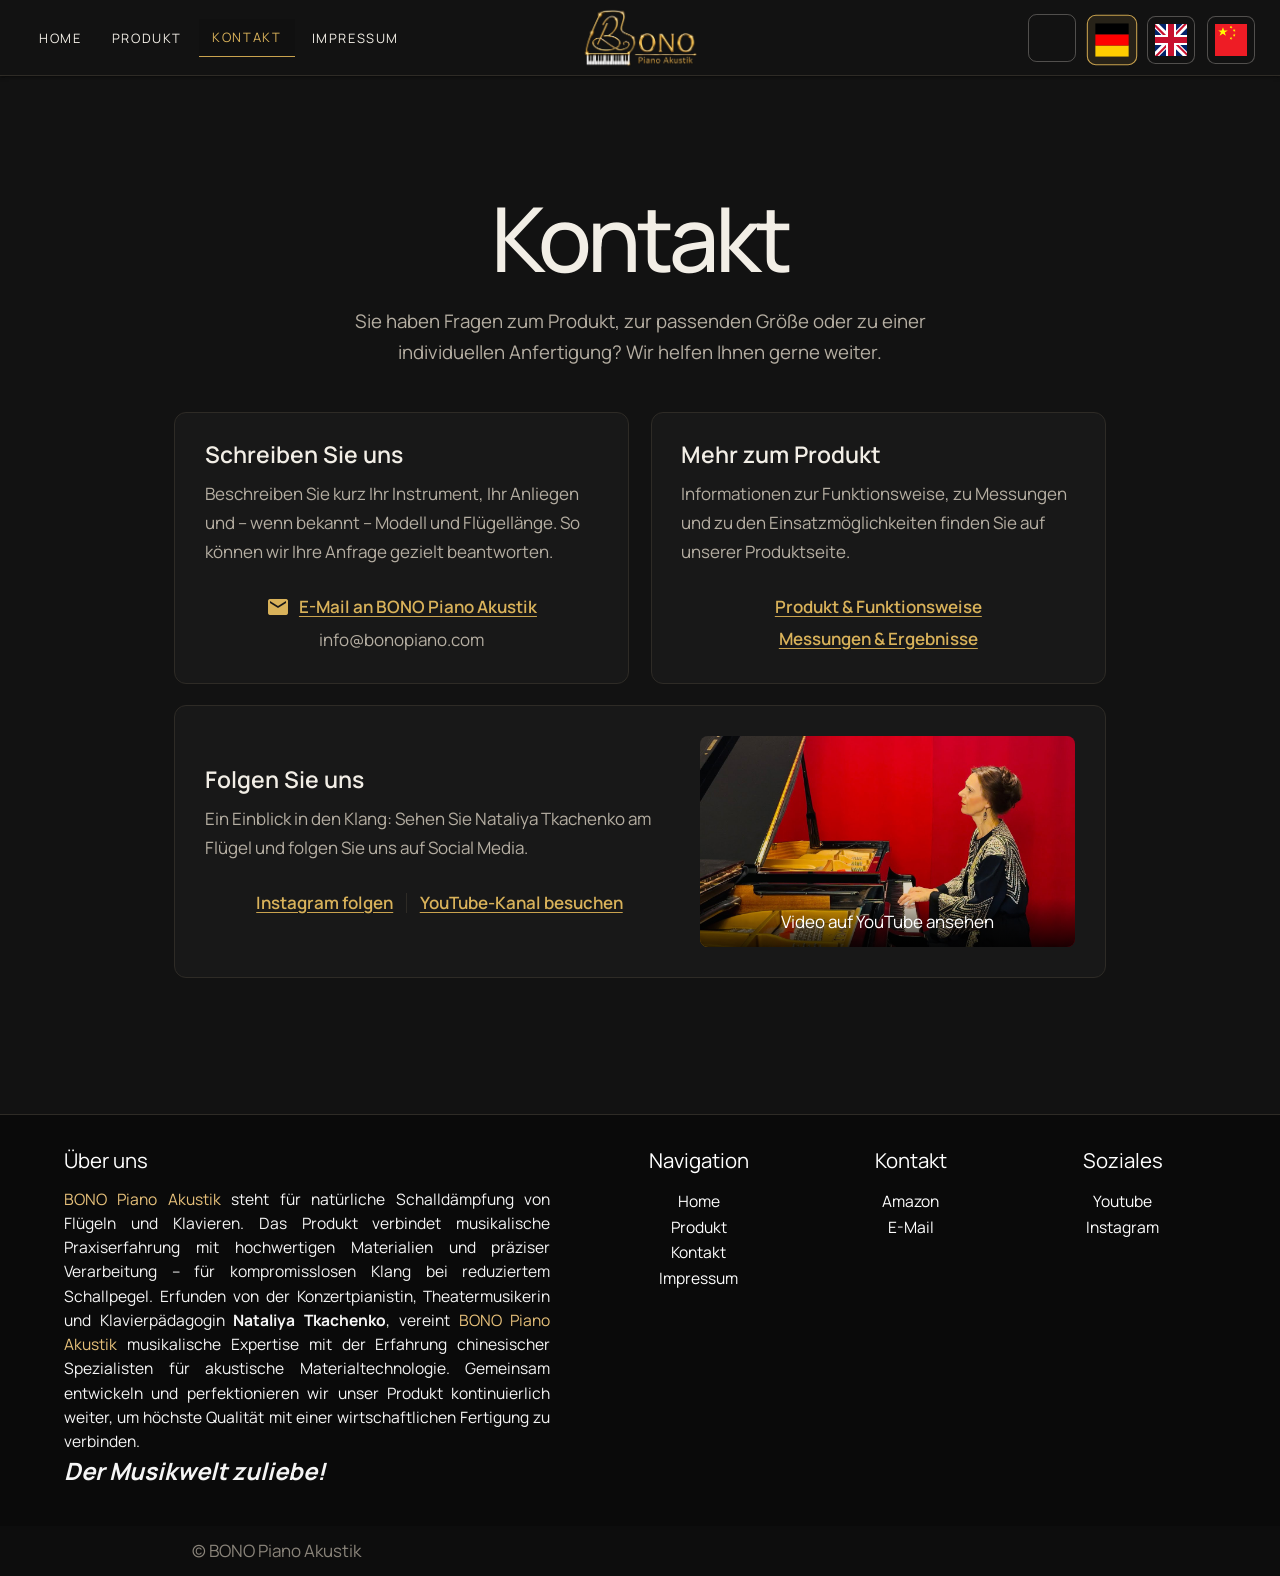
==== commit bcd7fceb: "Social Media Card auf Kontaktseite" ====
--- a/contact.html
+++ b/contact.html
@@ -56,6 +56,53 @@
           Messungen &amp; Ergebnisse
         </a>
       </section>
+      <section class="contact-card contact-social-card">
+        <div>
+          <h2 data-i18n="contact.socialTitle">Folgen Sie uns</h2>
+          <p data-i18n="contact.socialText">
+            Ein Einblick in den Klang: Sehen Sie Nataliya Tkachenko am Flügel und folgen Sie uns auf Social Media.
+          </p>
+          <div class="contact-social-links">
+            <a
+              class="contact-related-link"
+              href="https://www.instagram.com/bonopianoakustik"
+              target="_blank"
+              rel="noopener noreferrer"
+              data-i18n="contact.instagramLink"
+            >
+              Instagram folgen
+            </a>
+            <span class="contact-social-divider" aria-hidden="true"></span>
+            <a
+              class="contact-related-link"
+              href="https://www.youtube.com/@NataliyaTkachenko"
+              target="_blank"
+              rel="noopener noreferrer"
+              data-i18n="contact.youtubeChannelLink"
+            >
+              YouTube-Kanal besuchen
+            </a>
+          </div>
+        </div>
+        <a
+          class="contact-social-preview"
+          href="https://www.youtube.com/watch?v=wUIIDc1RzXw"
+          target="_blank"
+          rel="noopener noreferrer"
+          aria-label="Video auf YouTube ansehen"
+        >
+          <img
+            src="assets/youtubeThumbnail.jpg"
+            alt="Nataliya Tkachenko spielt am Flügel"
+            data-i18n-alt="contact.youtubeAlt"
+            loading="lazy"
+          />
+          <span class="material-icons" aria-hidden="true">play_circle</span>
+          <span class="contact-social-preview-label" data-i18n="contact.youtubeVideoLink">
+            Video auf YouTube ansehen
+          </span>
+        </a>
+      </section>
     </div>
   </main>
 
--- a/css/style.css
+++ b/css/style.css
@@ -2079,19 +2079,108 @@
 .contact-page .contact-email,
 .contact-page .contact-related-link {
   display: inline-flex;
+  align-self: center;
   align-items: center;
   gap: 0.5rem;
   margin-top: 0.35rem;
   color: var(--accent);
   font-weight: 600;
+  text-align: center;
+  text-decoration: none;
+}
+
+.contact-page .contact-email span,
+.contact-page .contact-related-link {
   text-decoration: underline;
   text-decoration-color: var(--accent-line);
   text-underline-offset: 0.2em;
 }
 
 .contact-page .contact-email-address {
+  align-self: center;
   margin-top: 0.45rem;
   color: var(--site-muted);
+  text-align: center;
+}
+
+.contact-page .contact-social-card {
+  display: grid;
+  grid-column: 1 / -1;
+  grid-template-columns: minmax(0, 1fr) minmax(280px, 0.8fr);
+  align-items: center;
+  gap: 1.5rem;
+}
+
+.contact-page .contact-social-card > div {
+  display: flex;
+  flex-direction: column;
+  align-items: flex-start;
+}
+
+.contact-page .contact-social-links {
+  display: flex;
+  flex-wrap: wrap;
+  align-items: center;
+  justify-content: center;
+  gap: 0.75rem;
+  align-self: center;
+  margin-top: 0.35rem;
+}
+
+.contact-page .contact-social-links .contact-related-link {
+  align-self: auto;
+  margin: 0;
+  white-space: nowrap;
+}
+
+.contact-page .contact-social-divider {
+  width: 1px;
+  height: 1.2em;
+  background: var(--site-line);
+}
+
+.contact-page .contact-social-preview {
+  position: relative;
+  display: block;
+  overflow: hidden;
+  border-radius: 8px;
+  color: #fff;
+  line-height: 0;
+}
+
+.contact-page .contact-social-preview img {
+  display: block;
+  width: 100%;
+  aspect-ratio: 16 / 9;
+  object-fit: cover;
+  transition: transform 0.2s ease;
+}
+
+.contact-page .contact-social-preview:hover img {
+  transform: scale(1.03);
+}
+
+.contact-page .contact-social-preview > .material-icons {
+  position: absolute;
+  top: 50%;
+  left: 50%;
+  transform: translate(-50%, -50%);
+  color: #fff;
+  font-size: 3.5rem;
+  line-height: 1;
+  text-shadow: 0 2px 8px rgba(0, 0, 0, 0.8);
+}
+
+.contact-page .contact-social-preview-label {
+  position: absolute;
+  right: 0;
+  bottom: 0;
+  left: 0;
+  padding: 0.75rem 1rem;
+  background: linear-gradient(transparent, rgba(0, 0, 0, 0.8));
+  color: #fff;
+  line-height: 1.4;
+  text-align: center;
 }
 
 .impressum-page .impressum-layout {
@@ -2243,6 +2332,22 @@
 
   .contact-page .contact-grid {
     grid-template-columns: 1fr;
+  }
+
+  .contact-page .contact-social-card {
+    grid-column: auto;
+    grid-template-columns: 1fr;
+  }
+
+  .contact-page .contact-social-links {
+    display: grid;
+    grid-template-columns: minmax(0, 1fr) 1px minmax(0, 1fr);
+    gap: 0.5rem;
+  }
+
+  .contact-page .contact-social-links .contact-related-link {
+    font-size: 0.82rem;
+    white-space: normal;
   }
 
   .impressum-page .impressum-layout {
